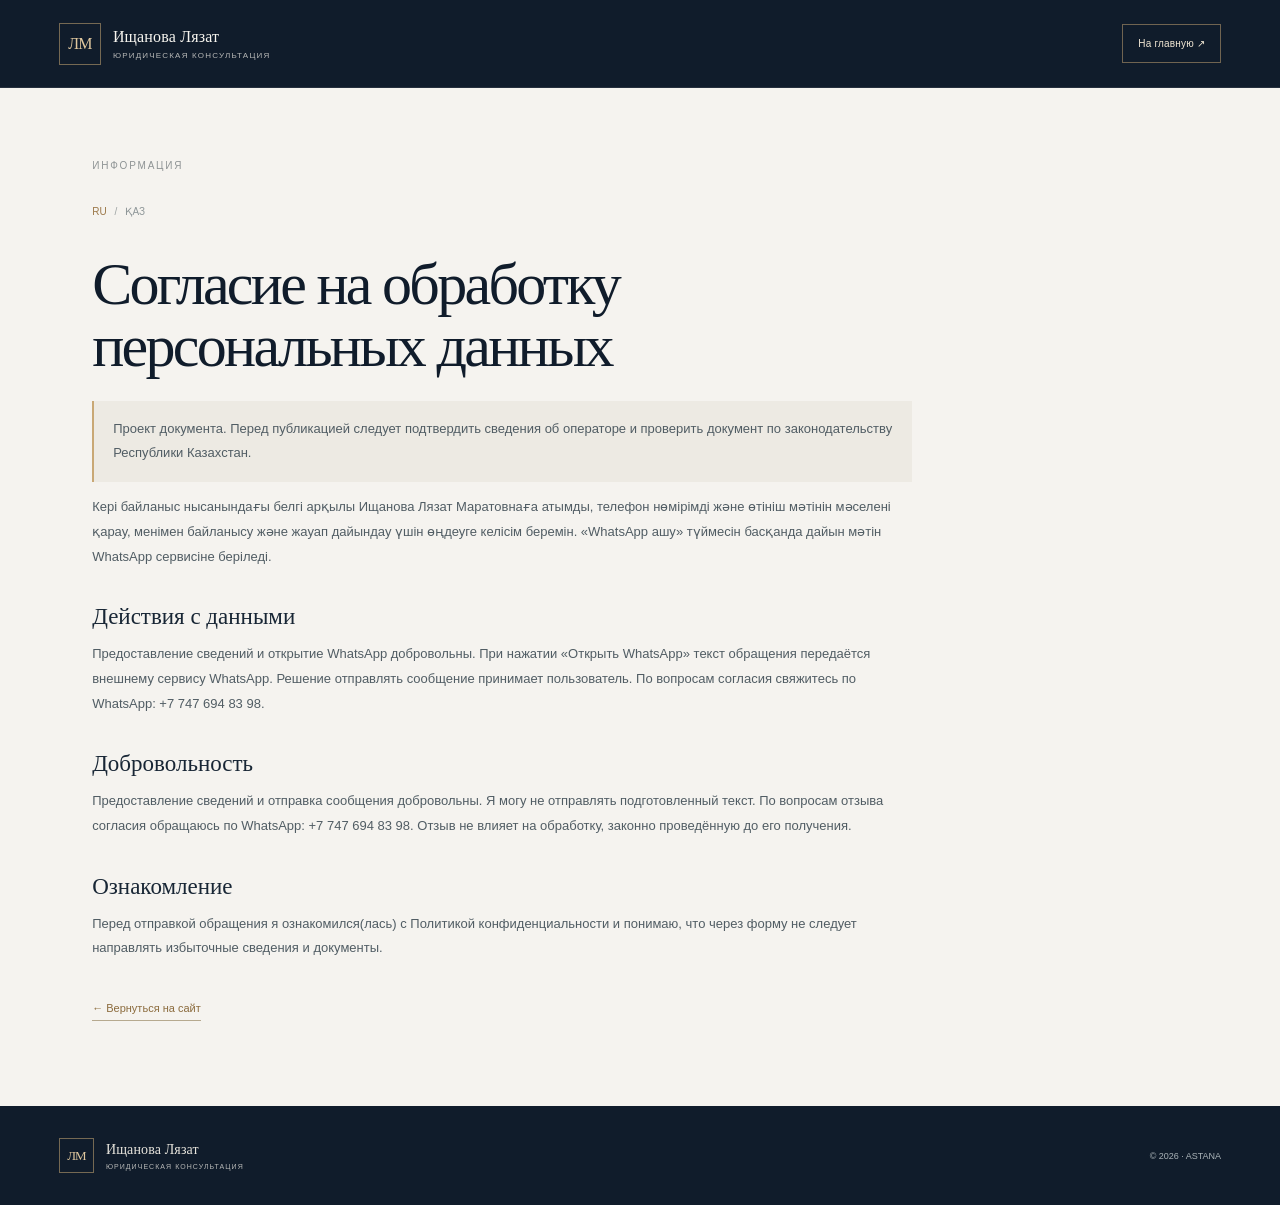
==== consent.html @ 74472307 "initial commit" ====
<!doctype html><html lang="ru"><head><meta charset="UTF-8"><meta name="viewport" content="width=device-width,initial-scale=1"><meta name="robots" content="noindex,follow"><meta name="theme-color" content="#101c2b"><title>Согласие на обработку персональных данных — Ищанова Лязат Маратовна</title><link rel="stylesheet" href="./styles.css"><link rel="icon" href="./favicon.svg" type="image/svg+xml"></head><body><header class="header"><a class="brand" href="./index.html"><span class="brand-mark">ЛМ</span><span class="brand-copy"><strong>Ищанова Лязат</strong><small>ЮРИДИЧЕСКАЯ КОНСУЛЬТАЦИЯ</small></span></a><a class="header-cta" href="./index.html">На главную ↗</a></header><main class="legal-page section-shell"><div class="section-kicker"><span>ИНФОРМАЦИЯ</span></div><h1>Согласие на обработку персональных данных</h1><p class="legal-note">Проект документа. Перед публикацией следует подтвердить сведения об операторе и проверить документ у специалиста по законодательству Республики Казахстан.</p><p>Отмечая поле согласия в форме обратной связи, я даю согласие Ищановой Лязат Маратовне на обработку предоставленных мной имени, номера телефона и текста обращения для рассмотрения вопроса, связи со мной и подготовки ответа.</p><h2>Действия с данными</h2><p>Сайт не сохраняет введённые поля и не направляет их на сервер. После нажатия кнопки форма подготавливает текст и открывает WhatsApp. Я самостоятельно проверяю и отправляю сообщение; до отправки данные не передаются адресату через этот сайт. После отправки обработка сообщения также регулируется правилами WhatsApp.</p><h2>Добровольность</h2><p>Предоставление сведений и отправка сообщения добровольны. Согласие можно отозвать, обратившись по WhatsApp: <a href="https://wa.me/77476948398">+7 747 694 83 98</a>. Отзыв не влияет на обработку, которая уже была законно проведена до его получения.</p><h2>Ознакомление</h2><p>Перед отправкой обращения я ознакомился(лась) с <a href="./privacy.html">Политикой конфиденциальности</a> и понимаю, что не следует направлять через форму избыточные сведения и документы.</p><a class="legal-back" href="./index.html">← Вернуться на сайт</a></main><footer class="footer"><a class="brand footer-brand" href="./index.html"><span class="brand-mark">ЛМ</span><span class="brand-copy"><strong>Ищанова Лязат</strong><small>ЮРИДИЧЕСКАЯ КОНСУЛЬТАЦИЯ</small></span></a><span>© 2026 · ASTANA</span></footer><script src=./legal.js defer></script><script src=./legal-extra.js defer></script><script src=./legal-fix.js defer></script><script src=./legal-correction.js defer></script><script src=./legal-cleanup.js defer></script></body></html>
---- styles.css ----
:root{--navy:#101c2b;--navy2:#172638;--ink:#182635;--muted:#65717a;--gold:#c9a875;--gold2:#dfc79e;--cream:#f5f3ef;--white:#fff;--line:#dedbd4;--serif:'Playfair Display',Georgia,serif;--sans:'DM Sans',Arial,sans-serif}*{box-sizing:border-box}html{scroll-behavior:smooth;scroll-padding-top:92px}body{margin:0;background:var(--cream);color:var(--ink);font-family:var(--sans);font-size:15px;-webkit-font-smoothing:antialiased}a{color:inherit;text-decoration:none}button,input,textarea{font:inherit}.section-shell{padding-left:max(7.2vw,28px);padding-right:max(7.2vw,28px)}.header{height:88px;padding:0 max(4.6vw,24px);display:flex;align-items:center;justify-content:space-between;background:var(--navy);color:#f7f5ef;position:sticky;top:0;z-index:20;border-bottom:1px solid #ffffff17}.brand{display:flex;align-items:center;gap:12px;min-width:220px}.brand-mark{width:42px;height:42px;border:1px solid #c9a8758c;color:var(--gold2);display:grid;place-items:center;font:500 16px var(--serif);letter-spacing:-1px}.brand-copy{display:flex;flex-direction:column;gap:5px}.brand-copy strong{font:500 16px var(--serif);letter-spacing:.01em}.brand-copy small{font-size:8px;letter-spacing:.15em;color:#b7b8b7}.nav{display:flex;align-items:center;gap:30px}.nav a{font-size:11px;color:#d5d7d8;transition:color .2s}.nav a:hover,.footer-links a:hover{color:var(--gold2)}.header-actions{display:flex;align-items:center;gap:22px}.lang-switch{display:flex;align-items:center;gap:6px;color:#718090;font-size:10px}.lang{color:#8894a0;background:none;border:0;padding:4px 0;cursor:pointer;font-size:10px}.lang.active{color:var(--gold2)}.header-cta{border:1px solid #c9a87584;padding:13px 15px;color:#f0e6d3;font-size:10px;letter-spacing:.02em}.header-cta span{padding-left:12px;color:var(--gold)}.menu-toggle{display:none}.hero{background:var(--navy);color:var(--white);height:min(700px,calc(100vh - 88px));min-height:600px;display:grid;grid-template-columns:1.06fr .94fr;position:relative;overflow:hidden;padding-top:62px;padding-bottom:74px}.hero-copy{align-self:center;position:relative;z-index:2;padding-bottom:22px}.eyebrow,.section-kicker{display:flex;align-items:center;gap:12px;color:var(--gold);font-size:9px;letter-spacing:.17em;text-transform:uppercase}.eyebrow-line{width:29px;height:1px;background:var(--gold)}h1,h2,p{margin-top:0}h1{font:400 clamp(48px,6.25vw,88px)/1.04 var(--serif);letter-spacing:-.045em;margin:31px 0 23px;max-width:700px}h1 em,h2 em,.section-title em{font-weight:400;color:var(--gold2)}.hero-lead{max-width:430px;color:#c0c6cb;font-size:14px;line-height:1.9}.hero-actions{display:flex;align-items:center;gap:27px;margin-top:34px}.button{display:flex;align-items:center;justify-content:space-between;gap:28px;padding:17px 19px;border:0;cursor:pointer;font-size:10px;letter-spacing:.03em;transition:transform .2s,background .2s}.button:hover{transform:translateY(-2px)}.button-gold{background:var(--gold);color:#142131}.button-gold span{font-size:16px}.text-link{font-size:10px;color:#d6d9da}.text-link span{margin-left:8px;color:var(--gold)}.hero-proof{display:flex;align-items:center;gap:12px;margin-top:52px;color:#aeb6bc;font-size:9px;letter-spacing:.05em}.proof-number{font:400 34px var(--serif);color:#f5f1e9;letter-spacing:-.04em}.proof-number span{font-size:18px;color:var(--gold)}.hero-proof i{height:27px;width:1px;background:#596471;margin:0 7px}.hero-visual{position:relative;min-height:470px;overflow:hidden}.visual-grid{position:absolute;inset:10% 0 3% 7%;opacity:.2;background-image:linear-gradient(#73808e 1px,transparent 1px),linear-gradient(90deg,#73808e 1px,transparent 1px);background-size:56px 56px;mask-image:linear-gradient(90deg,transparent,black 35%,black 88%,transparent)}.orbit{position:absolute;border:1px solid #c7a9753e;border-radius:50%;aspect-ratio:1}.orbit-one{width:76%;right:1%;top:9%}.orbit-two{width:60%;right:9%;top:17%}.portrait-card{position:absolute;top:7%;right:10%;width:56%;height:79%;background:linear-gradient(153deg,#243547,#182838 75%);overflow:hidden;border:1px solid #ddc69c45;box-shadow:22px 28px 70px #0005}.portrait-card:before{content:"";position:absolute;inset:12px;border:1px solid #c9a87542;z-index:1}.portrait-silhouette{position:absolute;inset:3% 0 0;background:radial-gradient(ellipse at 48% 35%,#947c61 0,#6c5d50 13%,transparent 14%),radial-gradient(ellipse at 50% 45%,#453d38 0,#292f33 22%,transparent 23%),linear-gradient(140deg,transparent 42%,#263240 43%);filter:saturate(.72)}.portrait-head{position:absolute;width:27%;aspect-ratio:.8;top:19%;left:38%;border-radius:47% 48% 43% 44%;background:linear-gradient(100deg,#705c4e,#b29472 50%,#695648);box-shadow:inset -10px -4px 20px #302a27}.portrait-head:before{content:"";position:absolute;inset:-8% -7% 37%;border-radius:55% 52% 20% 17%;background:#24282b}.portrait-body{position:absolute;width:71%;height:57%;bottom:4%;left:15%;border-radius:48% 48% 0 0;background:linear-gradient(105deg,#1c2630,#34404a 50%,#202c36);clip-path:polygon(26% 0,74% 0,100% 100%,0 100%)}.portrait-body:before{content:"";position:absolute;left:44%;top:0;width:15%;height:83%;background:linear-gradient(90deg,#c9a875,#e4cfaa,#b49461);clip-path:polygon(0 0,100% 0,60% 15%,100% 27%,60% 100%,40% 100%,0 27%,40% 15%)}.portrait-caption{position:absolute;z-index:2;bottom:8%;left:11%;display:flex;gap:11px;align-items:center;color:#e6dfd3;font:400 12px/1.55 var(--serif)}.caption-rule{height:29px;width:1px;background:var(--gold)}.seal{position:absolute;top:16%;left:6%;width:75px;height:75px;border:1px solid #d7bb8b;border-radius:50%;display:grid;place-items:center;color:var(--gold2);font:400 22px var(--serif);background:#101c2bc9}.seal span{position:absolute;bottom:4px;font-size:10px}.floating-note{position:absolute;right:0;bottom:19%;display:flex;gap:10px;align-items:center;color:#d7d0c5;background:#1f2c3bbf;border:1px solid #c9a87548;padding:12px}.floating-note>span{font:28px var(--serif);color:var(--gold)}.floating-note small{font:10px/1.4 var(--serif)}.visual-index{position:absolute;right:3%;top:3%;font-size:8px;letter-spacing:.2em;color:#8995a0}.hero-bottom{position:absolute;bottom:27px;left:max(7.2vw,28px);right:max(7.2vw,28px);display:flex;align-items:center;gap:18px;color:#84909b;font-size:8px;letter-spacing:.15em}.hero-bottom span:last-child{margin-left:auto}.hero-bottom-line{height:1px;background:#65717a;flex:1;max-width:94px}.intro{padding-top:125px;padding-bottom:125px}.section-kicker{color:#a17c43;font-size:9px}.section-kicker>span:first-child{font-size:10px;color:#8f9495}.section-kicker>span:last-child{letter-spacing:.18em}.intro-main{display:grid;grid-template-columns:1.16fr .84fr;gap:12%;margin-top:42px;align-items:end}.section-title{font:400 clamp(34px,4vw,55px)/1.17 var(--serif);letter-spacing:-.04em;max-width:630px;margin:0}.section-title em{color:#ad8957}.intro-side p{font-size:12px;line-height:2;color:#616b70;margin-bottom:23px;max-width:420px}.underlined{font-size:10px;border-bottom:1px solid #b6a98f;padding-bottom:9px;display:inline-block}.underlined span{color:#ac8954;padding-left:18px}.value-row{display:grid;grid-template-columns:repeat(3,1fr);border-top:1px solid var(--line);margin-top:85px}.value{padding:26px 34px 0 0;max-width:300px}.value+.value{border-left:1px solid var(--line);padding-left:32px}.value-icon{font:400 12px var(--serif);color:#a9834e}.value h3{font:500 19px var(--serif);margin:19px 0 10px}.value p{font-size:11px;color:#71797c;line-height:1.8;margin:0}.services-section{background:var(--navy);color:#f7f4ee;padding:100px 0 88px}.light{color:var(--gold2)}.services-heading{display:grid;grid-template-columns:1fr .62fr;gap:14%;align-items:end;margin:38px 0 50px}.services-heading h2,.approach h2,.contact h2{font:400 clamp(38px,4.9vw,64px)/1.12 var(--serif);letter-spacing:-.04em;margin:0}.services-heading h2 em,.approach h2 em,.contact h2 em,.quote-inner h2 em{color:var(--gold2)}.services-heading p{font-size:12px;line-height:1.9;color:#aeb8c0;max-width:340px;margin:0 0 7px}.service-list{border-top:1px solid #ffffff29}.service-item{display:grid;grid-template-columns:58px 1.1fr .9fr 24px;align-items:center;min-height:70px;border-bottom:1px solid #ffffff29;transition:padding .25s,background .25s}.service-item:hover{padding:0 12px;background:#ffffff08}.service-no{font-size:9px;color:var(--gold)}.service-name{font:400 19px var(--serif)}.service-detail{font-size:10px;color:#9da8b1}.service-arrow{color:var(--gold);font-size:16px}.service-footnote{font-size:9px;color:#7f8b95;margin:23px 0 0}.approach{padding-top:117px;padding-bottom:120px}.approach-layout{display:grid;grid-template-columns:.9fr 1.1fr;gap:10%;margin-top:48px}.approach-sub{font-size:11px;color:#69757a;line-height:1.9;max-width:325px;margin-top:25px}.steps{border-top:1px solid var(--line)}.step{display:grid;grid-template-columns:38px 1fr 20px;gap:17px;padding:25px 0 24px;border-bottom:1px solid var(--line)}.step>span{font:400 12px var(--serif);color:#a9824b;padding-top:3px}.step h3{font:500 18px var(--serif);margin:0 0 8px}.step p{font-size:10px;color:#69757a;line-height:1.8;margin:0;max-width:400px}.step>b{color:#ac8954;font-weight:400}.quote-band{background:#18283a;color:#f7f4ee;padding:87px max(7.2vw,28px);position:relative;overflow:hidden}.quote-band:after{content:"§";position:absolute;right:9%;top:-28%;font:350px var(--serif);color:#ffffff07}.quote-inner{display:grid;grid-template-columns:100px 1fr auto;position:relative;z-index:1;align-items:start}.quote-mark{color:var(--gold);font:140px/.8 var(--serif)}.quote-inner h2{font:400 clamp(34px,4.1vw,53px)/1.13 var(--serif);letter-spacing:-.035em;margin:29px 0 18px}.quote-inner p{font-size:11px;line-height:1.8;color:#b4bec5;max-width:470px;margin:0}.quote-note{font-size:8px;line-height:1.8;color:#8f9aa2;letter-spacing:.16em;text-align:right;align-self:end;padding-bottom:4px}.contact{display:grid;grid-template-columns:1fr .78fr;gap:12%;padding-top:116px;padding-bottom:116px}.contact h2{margin:36px 0 18px}.contact h2 em{color:#ad8957}.contact-left>p{font-size:11px;color:#68747a;line-height:1.8;max-width:385px}.contact-whatsapp{display:flex;gap:15px;align-items:center;margin-top:32px}.wa-icon{width:42px;height:42px;border:1px solid #c3a574;color:#9a7949;display:grid;place-items:center}.contact-whatsapp>span:last-child{display:flex;flex-direction:column;gap:6px}.contact-whatsapp small{font-size:8px;letter-spacing:.14em;color:#7a8283}.contact-whatsapp strong{font:400 19px var(--serif)}.instagram-link{display:flex;gap:24px;align-items:center;margin-top:27px;font-size:11px}.instagram-link strong{font-weight:500;color:#917044}.contact-meta{display:flex;gap:20px;border-top:1px solid var(--line);margin-top:43px;padding-top:18px;color:#788083;font-size:9px}.contact-form{padding:29px 32px;background:#fff;box-shadow:0 20px 55px #1525350b;align-self:center}.form-heading{display:flex;justify-content:space-between;border-bottom:1px solid var(--line);padding-bottom:18px;margin-bottom:18px;font:400 20px var(--serif)}.form-heading span:last-child{font:9px var(--sans);color:#a37d48}.contact-form>label:not(.consent-check){display:flex;flex-direction:column;gap:9px;margin:17px 0}.contact-form label>span{font-size:9px;color:#737a7c}.contact-form input:not([type=checkbox]),.contact-form textarea{border:0;border-bottom:1px solid #d8d8d4;background:transparent;padding:7px 0;outline:0;resize:vertical;font-size:12px;color:var(--ink)}.contact-form input:focus,.contact-form textarea:focus{border-color:#b39464}.consent-check{display:flex;gap:9px;align-items:flex-start;font-size:9px;color:#737a7c;line-height:1.55;margin:19px 0}.consent-check input{accent-color:#a37d48;margin:2px 0 0}.consent-check a{text-decoration:underline;color:#7d5e34}.button-dark{background:var(--navy);color:#f3e9d8;width:100%}.button-dark span:last-child{font-size:16px;color:var(--gold2)}.form-note{font-size:9px!important;line-height:1.6!important;color:#8c9394!important;margin:12px 0 0!important}.closing-line{border-top:1px solid var(--line);border-bottom:1px solid var(--line);margin:0 max(7.2vw,28px);padding:19px 0;display:flex;align-items:center;justify-content:space-between;color:#838a8a;font-size:8px;letter-spacing:.13em}.closing-line>span:first-child{font:17px var(--serif);color:#a37d48}.closing-line p{font:400 15px var(--serif);color:#4b565c;margin:0;letter-spacing:0}.footer{background:var(--navy);color:#e7e4dc;padding:32px max(4.6vw,24px);display:flex;align-items:center;justify-content:space-between;gap:20px}.footer-brand{min-width:auto}.footer .brand-mark{width:35px;height:35px;font-size:13px}.footer .brand-copy strong{font-size:14px}.footer .brand-copy small{font-size:7px}.footer-links{display:flex;gap:22px}.footer-links a,.footer>span{font-size:9px;color:#aab3b8}.floating-wa{position:fixed;z-index:15;right:25px;bottom:25px;width:48px;height:48px;border-radius:50%;display:grid;place-items:center;background:var(--gold);color:var(--navy);box-shadow:0 7px 24px #0e1b2a40;font-size:18px;transition:transform .2s}.floating-wa:hover{transform:translateY(-3px)}.legal-page{min-height:calc(100vh - 160px);padding-top:72px;padding-bottom:85px}.legal-page h1{font-size:clamp(38px,5vw,60px);color:var(--navy);max-width:850px}.legal-page h2{font:500 23px var(--serif);margin:35px 0 12px}.legal-page p,.legal-page li{max-width:820px;font-size:13px;line-height:1.9;color:#515d64}.legal-page .legal-back{display:inline-block;margin-top:28px;color:#8b6b3d;border-bottom:1px solid #b6a98f;padding-bottom:6px;font-size:11px}.legal-note{padding:16px 19px;border-left:2px solid var(--gold);background:#edeae3}.legal-page .section-kicker{margin-bottom:30px}@media(max-width:1050px){.nav{gap:16px}.nav a{font-size:10px}.brand{min-width:195px}.header-actions{gap:13px}.header-cta{padding:12px}.hero{grid-template-columns:1.05fr .95fr}.portrait-card{right:7%;width:62%}.floating-note{right:-5px}.section-shell{padding-left:5vw;padding-right:5vw}.contact{gap:7%}}@media(max-width:780px){html{scroll-padding-top:72px}.header{height:72px;padding:0 22px}.brand{min-width:0}.brand-mark{width:36px;height:36px}.brand-copy strong{font-size:14px}.brand-copy small{font-size:7px}.header-actions{margin-left:auto;margin-right:16px}.header-cta{display:none}.menu-toggle{display:flex;flex-direction:column;gap:6px;background:none;border:0;padding:10px;order:3}.menu-toggle span{height:1px;width:22px;background:#e9dfce}.nav{display:none;position:absolute;top:72px;left:0;right:0;background:var(--navy);padding:16px 23px 24px;border-top:1px solid #ffffff19;align-items:flex-start;flex-direction:column;gap:18px}.nav.open{display:flex}.nav a{font-size:12px}.hero{height:auto;min-height:0;grid-template-columns:1fr;padding-top:70px;padding-bottom:74px}.hero-copy{padding:0}.hero h1{font-size:clamp(47px,11vw,75px);margin-top:25px}.hero-lead{max-width:390px}.hero-proof{margin-top:40px}.hero-visual{min-height:450px;margin-top:15px}.portrait-card{width:60%;right:13%;top:5%;height:86%}.orbit-one{width:72%;right:4%;top:10%}.orbit-two{width:58%;right:11%;top:17%}.floating-note{right:4%;bottom:14%}.seal{left:8%;top:13%}.hero-bottom{bottom:25px}.intro{padding-top:83px;padding-bottom:80px}.intro-main{grid-template-columns:1fr;gap:25px;margin-top:28px}.section-title{font-size:42px}.value-row{margin-top:50px;grid-template-columns:1fr}.value{padding:21px 0!important;max-width:none;border-left:0!important;border-bottom:1px solid var(--line)}.value h3{margin:9px 0 6px}.services-section{padding:78px 0 68px}.services-heading{grid-template-columns:1fr;gap:18px;margin:30px 0}.services-heading h2,.approach h2,.contact h2{font-size:46px}.service-item{grid-template-columns:33px 1fr 22px;min-height:72px}.service-name{font-size:16px}.service-detail{display:none}.service-arrow{grid-column:3;grid-row:1}.approach{padding-top:82px;padding-bottom:80px}.approach-layout{grid-template-columns:1fr;gap:32px;margin-top:30px}.approach-sub{margin-top:18px}.quote-band{padding:66px 5vw}.quote-inner{grid-template-columns:44px 1fr;gap:13px}.quote-mark{font-size:76px}.quote-inner h2{font-size:39px;margin:23px 0 15px}.quote-note{grid-column:2;text-align:left;margin-top:22px}.contact{grid-template-columns:1fr;gap:35px;padding-top:82px;padding-bottom:76px}.contact h2{margin-top:29px}.contact-meta{margin-top:28px}.contact-form{padding:25px 22px}.closing-line{margin:0 5vw;gap:15px}.closing-line p{font-size:12px}.closing-line>span:last-child{display:none}.footer{padding:26px 22px;flex-wrap:wrap}.footer-links{order:3;width:100%;flex-wrap:wrap}.floating-wa{right:15px;bottom:15px;width:43px;height:43px}}@media(max-width:390px){.header{padding:0 14px}.brand-copy small{letter-spacing:.1em}.header-actions{margin-right:7px}.hero{padding-left:22px;padding-right:22px}.hero-visual{min-height:370px}.portrait-card{width:66%;right:8%}.section-title{font-size:37px}.services-heading h2,.approach h2,.contact h2{font-size:40px}.contact-meta{flex-direction:column;gap:8px}.footer-links{gap:13px}.footer-links a{font-size:8px}}
.legal-switch{display:flex;align-items:center;gap:8px;margin:18px 0 25px;color:#9da3a3;font-size:10px}.legal-lang{background:none;border:0;padding:5px 0;color:#8e9698;cursor:pointer;font-size:10px}.legal-lang.active{color:#9b7748}

.message-preview{border:1px solid #d8d4ca;padding:15px;margin:18px 0 8px;background:#faf9f6}.preview-label{font-size:10px;color:#525f66}.message-preview textarea{display:block;width:100%;margin:12px 0;padding:10px;border:1px solid #d8d4ca;background:white;font-size:11px;line-height:1.6;resize:vertical}.message-preview .form-note{margin:0 0 12px!important}
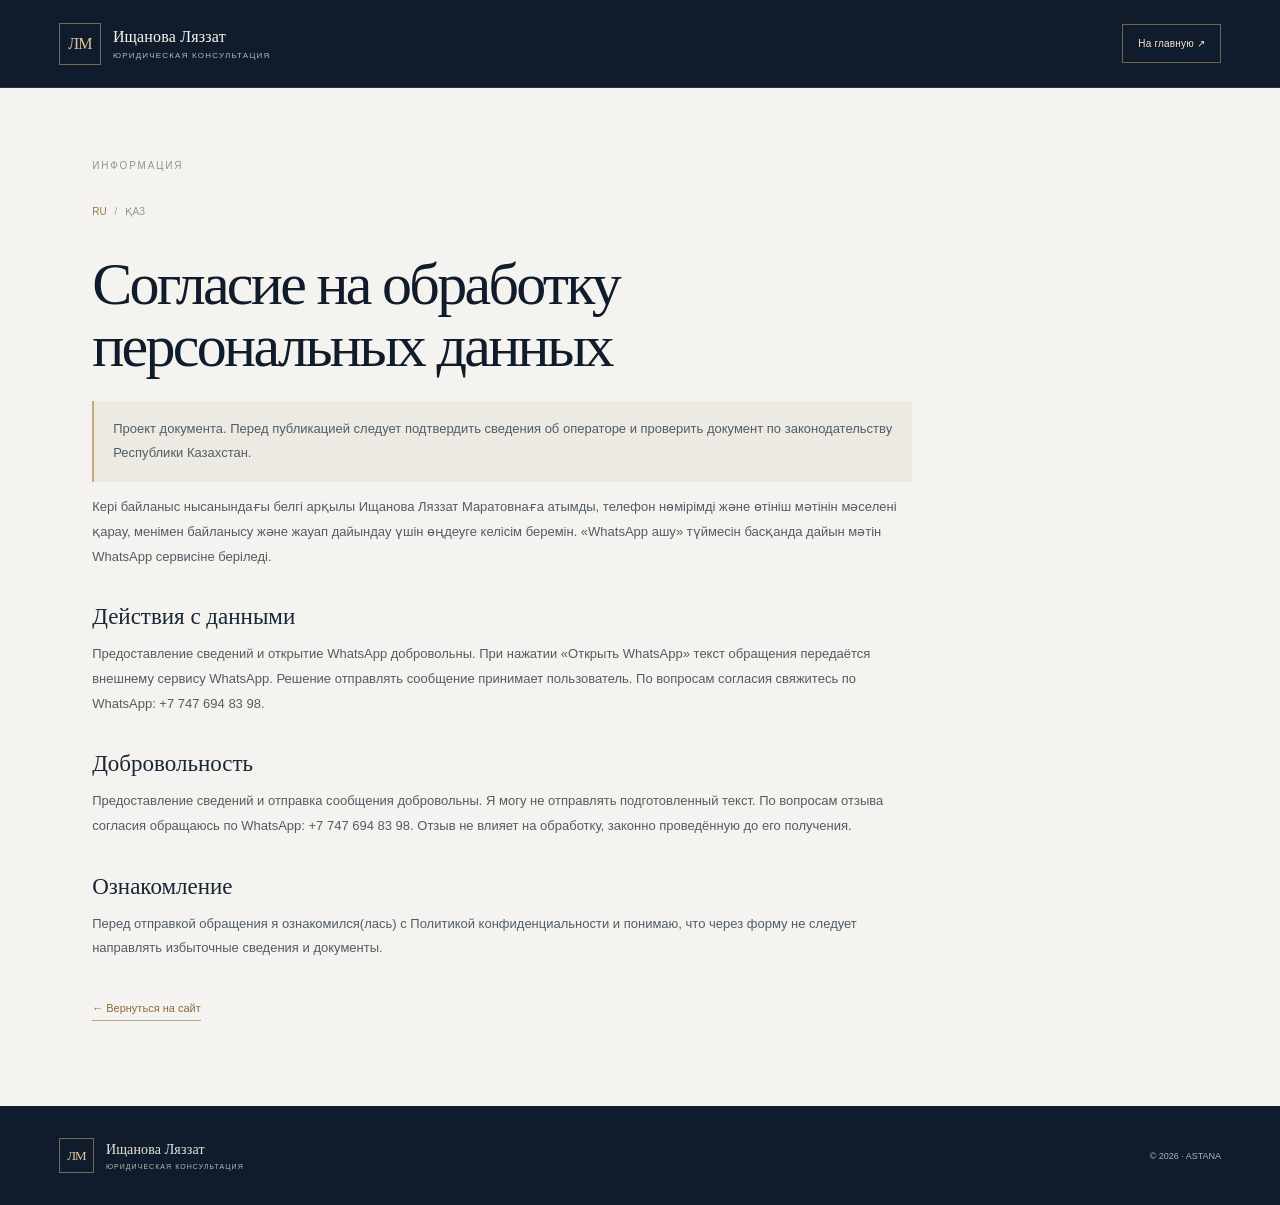
==== commit e18ae9ea: "Correct Lazzat Ishanova name" ====
--- a/consent.html
+++ b/consent.html
@@ -1 +1 @@
-<!doctype html><html lang="ru"><head><meta charset="UTF-8"><meta name="viewport" content="width=device-width,initial-scale=1"><meta name="robots" content="noindex,follow"><meta name="theme-color" content="#101c2b"><title>Согласие на обработку персональных данных — Ищанова Лязат Маратовна</title><link rel="stylesheet" href="./styles.css"><link rel="icon" href="./favicon.svg" type="image/svg+xml"></head><body><header class="header"><a class="brand" href="./index.html"><span class="brand-mark">ЛМ</span><span class="brand-copy"><strong>Ищанова Лязат</strong><small>ЮРИДИЧЕСКАЯ КОНСУЛЬТАЦИЯ</small></span></a><a class="header-cta" href="./index.html">На главную ↗</a></header><main class="legal-page section-shell"><div class="section-kicker"><span>ИНФОРМАЦИЯ</span></div><h1>Согласие на обработку персональных данных</h1><p class="legal-note">Проект документа. Перед публикацией следует подтвердить сведения об операторе и проверить документ у специалиста по законодательству Республики Казахстан.</p><p>Отмечая поле согласия в форме обратной связи, я даю согласие Ищановой Лязат Маратовне на обработку предоставленных мной имени, номера телефона и текста обращения для рассмотрения вопроса, связи со мной и подготовки ответа.</p><h2>Действия с данными</h2><p>Сайт не сохраняет введённые поля и не направляет их на сервер. После нажатия кнопки форма подготавливает текст и открывает WhatsApp. Я самостоятельно проверяю и отправляю сообщение; до отправки данные не передаются адресату через этот сайт. После отправки обработка сообщения также регулируется правилами WhatsApp.</p><h2>Добровольность</h2><p>Предоставление сведений и отправка сообщения добровольны. Согласие можно отозвать, обратившись по WhatsApp: <a href="https://wa.me/77476948398">+7 747 694 83 98</a>. Отзыв не влияет на обработку, которая уже была законно проведена до его получения.</p><h2>Ознакомление</h2><p>Перед отправкой обращения я ознакомился(лась) с <a href="./privacy.html">Политикой конфиденциальности</a> и понимаю, что не следует направлять через форму избыточные сведения и документы.</p><a class="legal-back" href="./index.html">← Вернуться на сайт</a></main><footer class="footer"><a class="brand footer-brand" href="./index.html"><span class="brand-mark">ЛМ</span><span class="brand-copy"><strong>Ищанова Лязат</strong><small>ЮРИДИЧЕСКАЯ КОНСУЛЬТАЦИЯ</small></span></a><span>© 2026 · ASTANA</span></footer><script src=./legal.js defer></script><script src=./legal-extra.js defer></script><script src=./legal-fix.js defer></script><script src=./legal-correction.js defer></script><script src=./legal-cleanup.js defer></script></body></html>
+<!doctype html><html lang="ru"><head><meta charset="UTF-8"><meta name="viewport" content="width=device-width,initial-scale=1"><meta name="robots" content="noindex,follow"><meta name="theme-color" content="#101c2b"><title>Согласие на обработку персональных данных — Ищанова Ляззат Маратовна</title><link rel="stylesheet" href="./styles.css"><link rel="icon" href="./favicon.svg" type="image/svg+xml"></head><body><header class="header"><a class="brand" href="./index.html"><span class="brand-mark">ЛМ</span><span class="brand-copy"><strong>Ищанова Ляззат</strong><small>ЮРИДИЧЕСКАЯ КОНСУЛЬТАЦИЯ</small></span></a><a class="header-cta" href="./index.html">На главную ↗</a></header><main class="legal-page section-shell"><div class="section-kicker"><span>ИНФОРМАЦИЯ</span></div><h1>Согласие на обработку персональных данных</h1><p class="legal-note">Проект документа. Перед публикацией следует подтвердить сведения об операторе и проверить документ у специалиста по законодательству Республики Казахстан.</p><p>Отмечая поле согласия в форме обратной связи, я даю согласие Ищановой Ляззат Маратовне на обработку предоставленных мной имени, номера телефона и текста обращения для рассмотрения вопроса, связи со мной и подготовки ответа.</p><h2>Действия с данными</h2><p>Сайт не сохраняет введённые поля и не направляет их на сервер. После нажатия кнопки форма подготавливает текст и открывает WhatsApp. Я самостоятельно проверяю и отправляю сообщение; до отправки данные не передаются адресату через этот сайт. После отправки обработка сообщения также регулируется правилами WhatsApp.</p><h2>Добровольность</h2><p>Предоставление сведений и отправка сообщения добровольны. Согласие можно отозвать, обратившись по WhatsApp: <a href="https://wa.me/77476948398">+7 747 694 83 98</a>. Отзыв не влияет на обработку, которая уже была законно проведена до его получения.</p><h2>Ознакомление</h2><p>Перед отправкой обращения я ознакомился(лась) с <a href="./privacy.html">Политикой конфиденциальности</a> и понимаю, что не следует направлять через форму избыточные сведения и документы.</p><a class="legal-back" href="./index.html">← Вернуться на сайт</a></main><footer class="footer"><a class="brand footer-brand" href="./index.html"><span class="brand-mark">ЛМ</span><span class="brand-copy"><strong>Ищанова Ляззат</strong><small>ЮРИДИЧЕСКАЯ КОНСУЛЬТАЦИЯ</small></span></a><span>© 2026 · ASTANA</span></footer><script src=./legal.js defer></script><script src=./legal-extra.js defer></script><script src=./legal-fix.js defer></script><script src=./legal-correction.js defer></script><script src=./legal-cleanup.js defer></script></body></html>
